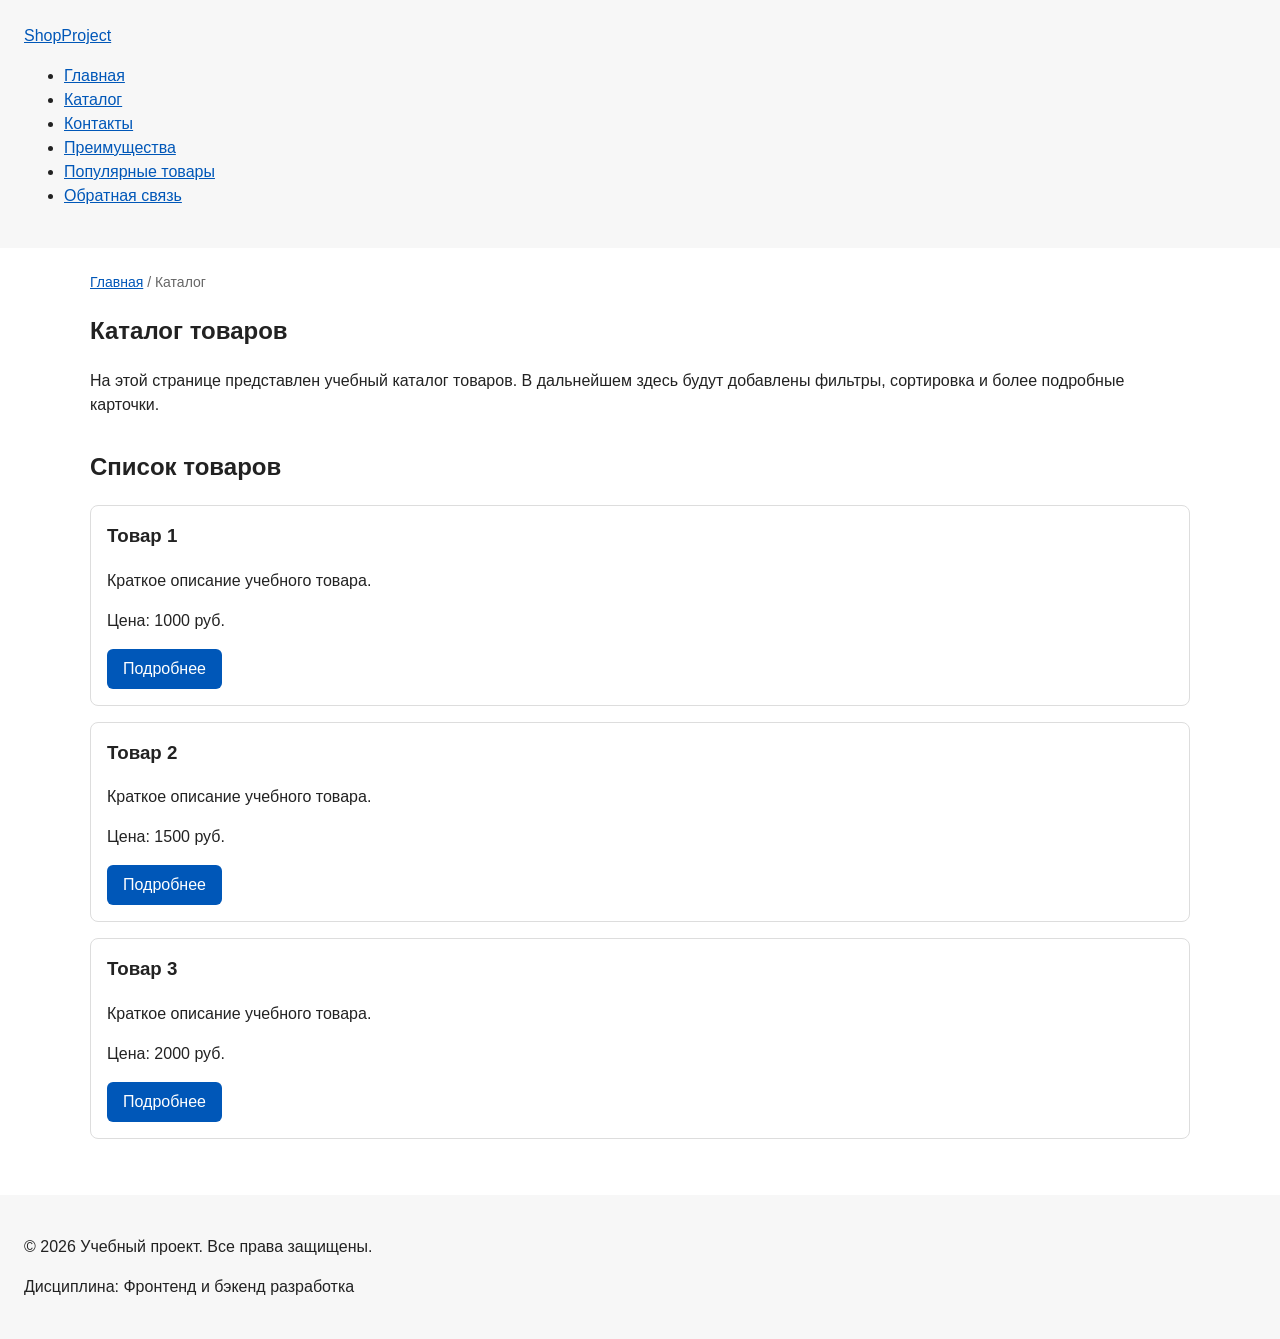
==== catalog.html @ 12add622 "feat: add multi-page structure navigation and anchors" ====
<!DOCTYPE html>
<html lang="ru">
<head>
  <meta charset="UTF-8">
  <meta name="viewport" content="width=device-width, initial-scale=1.0">
  <meta name="description" content="Каталог товаров учебного интернет-магазина.">
  <title>Каталог товаров — Учебный интернет-магазин</title>
  <link rel="stylesheet" href="css/style.css">

  <meta property="og:type" content="website">
  <meta property="og:title" content="Учебный интернет-магазин">
  <meta property="og:description" content="Учебный frontend-проект интернет-магазина.">
  <meta property="og:image" content="https://Nikitash1.github.io/kr1-html-css-shop/images/preview.jpg">
</head>
<body>
  <header>
    <div class="site-header">
      <a class="site-logo" href="index.html">ShopProject</a>

      <nav class="site-nav" aria-label="Основная навигация">
        <ul class="site-nav__list">
          <li><a href="index.html">Главная</a></li>
          <li><a href="catalog.html">Каталог</a></li>
          <li><a href="contacts.html">Контакты</a></li>
          <li><a href="index.html#advantages">Преимущества</a></li>
          <li><a href="index.html#popular">Популярные товары</a></li>
          <li><a href="index.html#contacts">Обратная связь</a></li>
        </ul>
      </nav>
    </div>
  </header>

  <main>
    <nav class="breadcrumbs" aria-label="Хлебные крошки">
      <a href="index.html">Главная</a>
      <span>Каталог</span>
    </nav>

    <section class="section">
      <h1>Каталог товаров</h1>
      <p>
        На этой странице представлен учебный каталог товаров.
        В дальнейшем здесь будут добавлены фильтры, сортировка и более
        подробные карточки.
      </p>
    </section>

    <section class="section">
      <h2>Список товаров</h2>

      <article class="product-card">
        <h3>Товар 1</h3>
        <p>Краткое описание учебного товара.</p>
        <p>Цена: 1000 руб.</p>
        <a class="button" href="index.html#popular">Подробнее</a>
      </article>

      <article class="product-card">
        <h3>Товар 2</h3>
        <p>Краткое описание учебного товара.</p>
        <p>Цена: 1500 руб.</p>
        <a class="button" href="index.html#popular">Подробнее</a>
      </article>

      <article class="product-card">
        <h3>Товар 3</h3>
        <p>Краткое описание учебного товара.</p>
        <p>Цена: 2000 руб.</p>
        <a class="button" href="index.html#popular">Подробнее</a>
      </article>
    </section>
  </main>

  <footer>
    <p>&copy; 2026 Учебный проект. Все права защищены.</p>
    <p>Дисциплина: Фронтенд и бэкенд разработка</p>
  </footer>
</body>
</html>
---- css/style.css ----
/* ===============================
   1. Переменные проекта и правила
   =============================== */

/* Правила */
html {
  scroll-behavior: smooth;
}

:root {
  /* Основные цвета проекта */
  --color-bg: #ffffff;
  --color-text: #222222;
  --color-muted: #666666;
  --color-primary: #0057b8;
  --color-primary-dark: #003f86;
  --color-border: #dddddd;
  --color-surface: #f7f7f7;
  --color-surface-accent: #eef5ff;
  --color-danger: #b00020;
  --color-success: #168a2f;
  --color-success-bg: #eefaf0;
  --color-white: #ffffff;

  /* Отступы */
  --space-xs: 4px;
  --space-sm: 8px;
  --space-md: 16px;
  --space-lg: 24px;
  --space-xl: 32px;

  /* Скругления */
  --radius-sm: 6px;
  --radius-md: 8px;
  --radius-lg: 12px;

  /* Размеры */
  --container-width: 1100px;
}

:target {
  outline: 2px dashed var(--color-primary);
  outline-offset: 4px;
}

/* ===============================
   2. Базовые стили
   =============================== */
* {
  box-sizing: border-box;
}

body {
  margin: 0;
  font-family: Arial, sans-serif;
  line-height: 1.5;
  color: var(--color-text);
  background-color: var(--color-bg);
}

header,
main,
footer {
  padding: var(--space-lg);
}

header {
  background-color: var(--color-surface);
}

footer {
  background-color: var(--color-surface);
}

/* ===============================
   3. Общие элементы интерфейса
   =============================== */

a {
  color: var(--color-primary);
}

a:hover {
  color: var(--color-primary-dark);
}

a:focus-visible {
  outline: 2px solid var(--color-primary);
  outline-offset: 3px;
}

.button {
  display: inline-block;
  padding: var(--space-sm) var(--space-md);
  color: var(--color-white);
  background-color: var(--color-primary);
  text-decoration: none;
  border: none;
  border-radius: var(--radius-sm);
  cursor: pointer;
}

.button:hover {
  background-color: var(--color-primary-dark);
}

.button:focus-visible {
  outline: 2px solid var(--color-primary);
  outline-offset: 3px;
}

.button:disabled {
  opacity: 0.6;
  cursor: not-allowed;
}

/* ===============================
   4. Компоненты страницы
   =============================== */

.hero {
  max-width: var(--container-width);
  margin: 0 auto var(--space-xl);
  padding: var(--space-xl) var(--space-lg);
  background-color: var(--color-surface-accent);
  border-radius: var(--radius-lg);
}

.section {
  max-width: var(--container-width);
  margin: 0 auto var(--space-xl);
}

.section h2 {
  margin-top: 0;
}

.product-card {
  margin-bottom: var(--space-md);
  padding: var(--space-md);
  border: 1px solid var(--color-border);
  border-radius: var(--radius-md);
  background-color: var(--color-bg);
}

.product-card:hover {
  border-color: var(--color-primary);
}

.product-card h3 {
  margin-top: 0;
}

.aside-info {
  max-width: var(--container-width);
  margin: 0 auto var(--space-xl);
  padding: var(--space-md);
  border-left: 4px solid var(--color-primary);
  background-color: var(--color-surface);
}

/* ===============================
   5. Форма и модальное окно
   =============================== */

.order-dialog {
  width: min(100% - 32px, 560px);
  padding: var(--space-lg);
  border: none;
  border-radius: var(--radius-lg);
}

.order-dialog::backdrop {
  background-color: rgba(0, 0, 0, 0.5);
}

.form-field {
  margin-bottom: var(--space-md);
}

.form-field label {
  display: block;
  margin-bottom: var(--space-xs);
}

.form-field input,
.form-field select,
.form-field textarea {
  width: 100%;
  padding: 10px 12px;
  border: 1px solid var(--color-border);
  border-radius: var(--radius-sm);
  font: inherit;
}

.form-field input[type="checkbox"] {
  width: auto;
}

.form-field small {
  display: block;
  margin-top: var(--space-xs);
  color: var(--color-muted);
}

.form-field input:hover,
.form-field select:hover,
.form-field textarea:hover {
  border-color: var(--color-primary);
}

.form-field input:focus-visible,
.form-field select:focus-visible,
.form-field textarea:focus-visible,
.form-actions button:focus-visible {
  outline: 2px solid var(--color-primary);
  outline-offset: 3px;
}

[aria-invalid="true"] {
  border-color: var(--color-danger);
}

.success-message {
  max-width: var(--container-width);
  margin: var(--space-lg) auto;
  padding: var(--space-md);
  border-left: 4px solid var(--color-success);
  background-color: var(--color-success-bg);
}

/* ===============================
   6. Хлебные крошки
   =============================== */

.breadcrumbs {
  max-width: var(--container-width);
  margin: 0 auto var(--space-md);
  font-size: 14px;
  color: var(--color-muted);
}

.breadcrumbs a {
  color: var(--color-primary);
}

.breadcrumbs span::before {
  content: " / ";
  color: var(--color-muted);
}
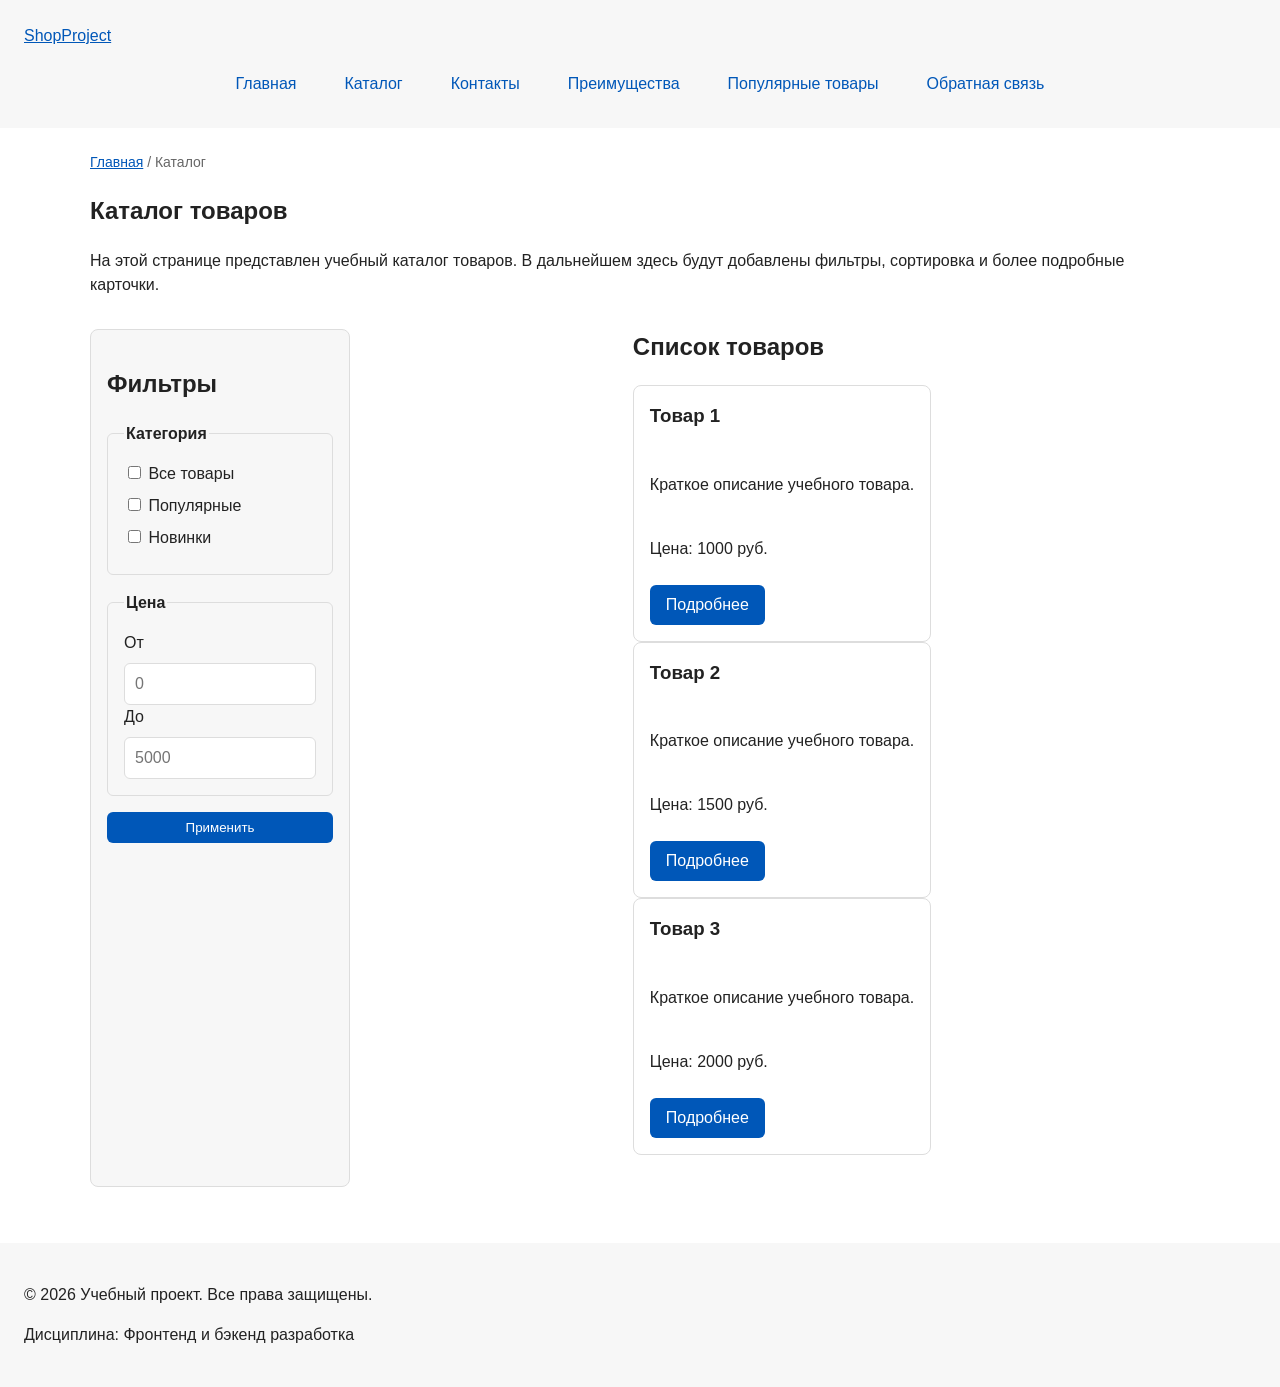
==== commit a5524237: "feat: add flex navigation and grid catalog layout" ====
--- a/catalog.html
+++ b/catalog.html
@@ -10,7 +10,7 @@
   <meta property="og:type" content="website">
   <meta property="og:title" content="Учебный интернет-магазин">
   <meta property="og:description" content="Учебный frontend-проект интернет-магазина.">
-  <meta property="og:image" content="https://Nikitash1.github.io/kr1-html-css-shop/images/preview.jpg">
+  <meta property="og:image" content="https://nikitash-1.github.io/kr1-html-css-shop/images/preview.jpg">
 </head>
 <body>
   <header>
@@ -45,30 +45,71 @@
       </p>
     </section>
 
-    <section class="section">
-      <h2>Список товаров</h2>
+    <section class="catalog-layout">
+      <aside class="catalog-filters">
+        <h2>Фильтры</h2>
 
-      <article class="product-card">
-        <h3>Товар 1</h3>
-        <p>Краткое описание учебного товара.</p>
-        <p>Цена: 1000 руб.</p>
-        <a class="button" href="index.html#popular">Подробнее</a>
-      </article>
+        <form class="filters-form" action="#" method="get">
+          <fieldset>
+            <legend>Категория</legend>
 
-      <article class="product-card">
-        <h3>Товар 2</h3>
-        <p>Краткое описание учебного товара.</p>
-        <p>Цена: 1500 руб.</p>
-        <a class="button" href="index.html#popular">Подробнее</a>
-      </article>
+            <label>
+              <input type="checkbox" name="category" value="all">
+              Все товары
+            </label>
 
-      <article class="product-card">
-        <h3>Товар 3</h3>
-        <p>Краткое описание учебного товара.</p>
-        <p>Цена: 2000 руб.</p>
-        <a class="button" href="index.html#popular">Подробнее</a>
-      </article>
+            <label>
+              <input type="checkbox" name="category" value="popular">
+              Популярные
+            </label>
+
+            <label>
+              <input type="checkbox" name="category" value="new">
+              Новинки
+            </label>
+          </fieldset>
+
+          <fieldset>
+            <legend>Цена</legend>
+
+            <label for="price-from">От</label>
+            <input id="price-from" name="price-from" type="number" min="0" placeholder="0">
+
+            <label for="price-to">До</label>
+            <input id="price-to" name="price-to" type="number" min="0" placeholder="5000">
+          </fieldset>
+
+          <button class="button" type="submit">Применить</button>
+        </form>
+      </aside>
+
+      <section class="section">
+        <h2>Список товаров</h2>
+
+        <article class="product-card">
+          <h3>Товар 1</h3>
+          <p>Краткое описание учебного товара.</p>
+          <p>Цена: 1000 руб.</p>
+          <a class="button" href="index.html#popular">Подробнее</a>
+        </article>
+
+        <article class="product-card">
+          <h3>Товар 2</h3>
+          <p>Краткое описание учебного товара.</p>
+          <p>Цена: 1500 руб.</p>
+          <a class="button" href="index.html#popular">Подробнее</a>
+        </article>
+
+        <article class="product-card">
+          <h3>Товар 3</h3>
+          <p>Краткое описание учебного товара.</p>
+          <p>Цена: 2000 руб.</p>
+          <a class="button" href="index.html#popular">Подробнее</a>
+        </article>
+      </section>
     </section>
+
+    
   </main>
 
   <footer>
--- a/css/style.css
+++ b/css/style.css
@@ -126,6 +126,30 @@
   border-radius: var(--radius-lg);
 }
 
+.site-nav__list {
+  display: flex;
+  flex-wrap: wrap;
+  justify-content: center;
+  align-items: center;
+  gap: var(--space-md);
+  padding: 0;
+  margin: var(--space-md) 0 0;
+  list-style: none;
+}
+
+.site-nav__list a {
+  display: inline-block;
+  padding: var(--space-sm) var(--space-md);
+  color: var(--color-primary);
+  text-decoration: none;
+  border-radius: var(--radius-sm);
+}
+
+.site-nav__list a:hover {
+  color: var(--color-white);
+  background-color: var(--color-primary);
+}
+
 .section {
   max-width: var(--container-width);
   margin: 0 auto var(--space-xl);
@@ -135,14 +159,28 @@
   margin-top: 0;
 }
 
+.products-grid {
+  display: grid;
+  grid-template-columns: repeat(3, 1fr);
+  gap: var(--space-lg);
+}
+
 .product-card {
-  margin-bottom: var(--space-md);
+  display: flex;
+  flex-direction: column;
+  gap: var(--space-sm);
+  margin-bottom: 0;
   padding: var(--space-md);
   border: 1px solid var(--color-border);
   border-radius: var(--radius-md);
   background-color: var(--color-bg);
 }
 
+.product-card .button {
+  margin-top: auto;
+  align-self: flex-start;
+}
+
 .product-card:hover {
   border-color: var(--color-primary);
 }
@@ -157,6 +195,56 @@
   padding: var(--space-md);
   border-left: 4px solid var(--color-primary);
   background-color: var(--color-surface);
+}
+
+.catalog-layout {
+  max-width: var(--container-width);
+  margin: 0 auto var(--space-xl);
+  display: grid;
+  grid-template-columns: 260px 1fr;
+  grid-template-areas: "filters products";
+  gap: var(--space-lg);
+}
+
+.catalog-filters {
+  grid-area: filters;
+  padding: var(--space-md);
+  border: 1px solid var(--color-border);
+  border-radius: var(--radius-md);
+  background-color: var(--color-surface);
+}
+
+.catalog-products {
+  grid-area: products;
+}
+
+.filters-form {
+  display: grid;
+  gap: var(--space-md);
+}
+
+.filters-form fieldset {
+  margin: 0;
+  padding: var(--space-md);
+  border: 1px solid var(--color-border);
+  border-radius: var(--radius-sm);
+}
+
+.filters-form legend {
+  font-weight: 700;
+}
+
+.filters-form label {
+  display: block;
+  margin-bottom: var(--space-sm);
+}
+
+.filters-form input[type="number"] {
+  width: 100%;
+  padding: 8px 10px;
+  border: 1px solid var(--color-border);
+  border-radius: var(--radius-sm);
+  font: inherit;
 }
 
 /* ===============================
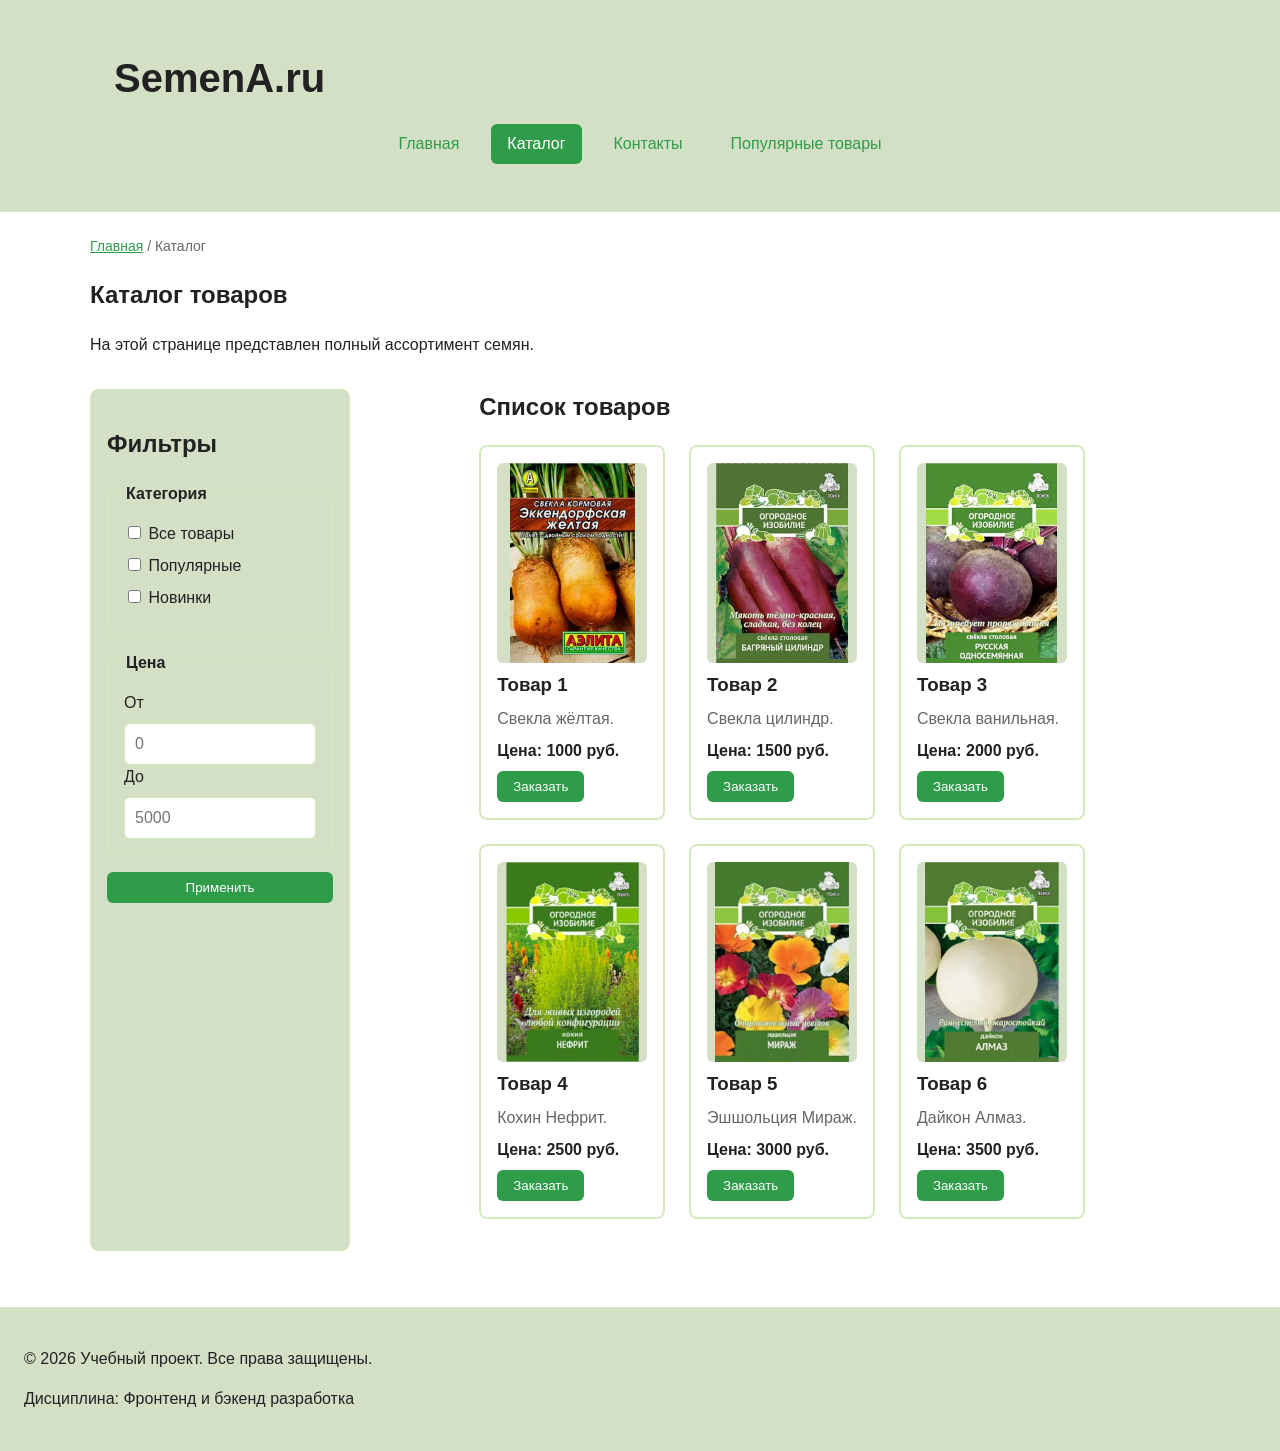
==== commit 5f35db45: "final version" ====
--- a/catalog.html
+++ b/catalog.html
@@ -3,28 +3,22 @@
 <head>
   <meta charset="UTF-8">
   <meta name="viewport" content="width=device-width, initial-scale=1.0">
-  <meta name="description" content="Каталог товаров учебного интернет-магазина.">
-  <title>Каталог товаров — Учебный интернет-магазин</title>
+  <meta name="description" content="Каталог товаров SemenA.ru">
+  <title>Каталог товаров — SemenA.ru</title>
   <link rel="stylesheet" href="css/style.css">
-
-  <meta property="og:type" content="website">
-  <meta property="og:title" content="Учебный интернет-магазин">
-  <meta property="og:description" content="Учебный frontend-проект интернет-магазина.">
-  <meta property="og:image" content="https://nikitash-1.github.io/kr1-html-css-shop/images/preview.jpg">
+  <script src="js/main.js" defer></script>
 </head>
 <body>
-  <header>
-    <div class="site-header">
-      <a class="site-logo" href="index.html">ShopProject</a>
+  <header class="site-header">
+    <div class="site-header__inner">
+      <a class="site-header__logo" href="index.html">SemenA.ru</a>
 
       <nav class="site-nav" aria-label="Основная навигация">
         <ul class="site-nav__list">
-          <li><a href="index.html">Главная</a></li>
-          <li><a href="catalog.html">Каталог</a></li>
-          <li><a href="contacts.html">Контакты</a></li>
-          <li><a href="index.html#advantages">Преимущества</a></li>
-          <li><a href="index.html#popular">Популярные товары</a></li>
-          <li><a href="index.html#contacts">Обратная связь</a></li>
+          <li class="site-nav__item"><a class="site-nav__link" href="index.html">Главная</a></li>
+          <li class="site-nav__item"><a class="site-nav__link site-nav__link--active" href="catalog.html">Каталог</a></li>
+          <li class="site-nav__item"><a class="site-nav__link" href="contacts.html">Контакты</a></li>
+          <li class="site-nav__item"><a class="site-nav__link" href="index.html#popular">Популярные товары</a></li>
         </ul>
       </nav>
     </div>
@@ -32,89 +26,126 @@
 
   <main>
     <nav class="breadcrumbs" aria-label="Хлебные крошки">
-      <a href="index.html">Главная</a>
-      <span>Каталог</span>
+      <a class="breadcrumbs__link" href="index.html">Главная</a>
+      <span class="breadcrumbs__current">Каталог</span>
     </nav>
 
     <section class="section">
       <h1>Каталог товаров</h1>
-      <p>
-        На этой странице представлен учебный каталог товаров.
-        В дальнейшем здесь будут добавлены фильтры, сортировка и более
-        подробные карточки.
-      </p>
+      <p>На этой странице представлен полный ассортимент семян.</p>
     </section>
 
     <section class="catalog-layout">
       <aside class="catalog-filters">
         <h2>Фильтры</h2>
-
         <form class="filters-form" action="#" method="get">
           <fieldset>
             <legend>Категория</legend>
-
-            <label>
-              <input type="checkbox" name="category" value="all">
-              Все товары
-            </label>
-
-            <label>
-              <input type="checkbox" name="category" value="popular">
-              Популярные
-            </label>
-
-            <label>
-              <input type="checkbox" name="category" value="new">
-              Новинки
-            </label>
+            <label><input type="checkbox" name="category" value="all"> Все товары</label>
+            <label><input type="checkbox" name="category" value="popular"> Популярные</label>
+            <label><input type="checkbox" name="category" value="new"> Новинки</label>
           </fieldset>
-
           <fieldset>
             <legend>Цена</legend>
-
             <label for="price-from">От</label>
             <input id="price-from" name="price-from" type="number" min="0" placeholder="0">
-
             <label for="price-to">До</label>
             <input id="price-to" name="price-to" type="number" min="0" placeholder="5000">
           </fieldset>
-
           <button class="button" type="submit">Применить</button>
         </form>
       </aside>
 
-      <section class="section">
+      <section class="section catalog-products">
         <h2>Список товаров</h2>
 
-        <article class="product-card">
-          <h3>Товар 1</h3>
-          <p>Краткое описание учебного товара.</p>
-          <p>Цена: 1000 руб.</p>
-          <a class="button" href="index.html#popular">Подробнее</a>
-        </article>
+        <div class="products-grid">
+          <article class="product-card">
+            <img class="product-card__image" src="images/seed1.jpg" alt="Товар 1" loading="lazy">
+            <h3 class="product-card__title">Товар 1</h3>
+            <p class="product-card__description">Свекла жёлтая.</p>
+            <p class="product-card__price">Цена: 1000 руб.</p>
+            <button class="button product-card__button" type="button" data-product="Товар 1">Заказать</button>
+          </article>
 
-        <article class="product-card">
-          <h3>Товар 2</h3>
-          <p>Краткое описание учебного товара.</p>
-          <p>Цена: 1500 руб.</p>
-          <a class="button" href="index.html#popular">Подробнее</a>
-        </article>
+          <article class="product-card">
+            <img class="product-card__image" src="images/seed2.jpg" alt="Товар 2" loading="lazy">
+            <h3 class="product-card__title">Товар 2</h3>
+            <p class="product-card__description">Свекла цилиндр.</p>
+            <p class="product-card__price">Цена: 1500 руб.</p>
+            <button class="button product-card__button" type="button" data-product="Товар 2">Заказать</button>
+          </article>
 
-        <article class="product-card">
-          <h3>Товар 3</h3>
-          <p>Краткое описание учебного товара.</p>
-          <p>Цена: 2000 руб.</p>
-          <a class="button" href="index.html#popular">Подробнее</a>
-        </article>
+          <article class="product-card">
+            <img class="product-card__image" src="images/seed3.jpg" alt="Товар 3" loading="lazy">
+            <h3 class="product-card__title">Товар 3</h3>
+            <p class="product-card__description">Свекла ванильная.</p>
+            <p class="product-card__price">Цена: 2000 руб.</p>
+            <button class="button product-card__button" type="button" data-product="Товар 3">Заказать</button>
+          </article>
+
+          <article class="product-card">
+            <img class="product-card__image" src="images/seed4.jpg" alt="Товар 4" loading="lazy">
+            <h3 class="product-card__title">Товар 4</h3>
+            <p class="product-card__description">Кохин Нефрит.</p>
+            <p class="product-card__price">Цена: 2500 руб.</p>
+            <button class="button product-card__button" type="button" data-product="Товар 4">Заказать</button>
+          </article>
+
+          <article class="product-card">
+            <img class="product-card__image" src="images/seed5.jpg" alt="Товар 5" loading="lazy">
+            <h3 class="product-card__title">Товар 5</h3>
+            <p class="product-card__description">Эшшольция Мираж.</p>
+            <p class="product-card__price">Цена: 3000 руб.</p>
+            <button class="button product-card__button" type="button" data-product="Товар 5">Заказать</button>
+          </article>
+
+          <article class="product-card">
+            <img class="product-card__image" src="images/seed6.jpg" alt="Товар 6" loading="lazy">
+            <h3 class="product-card__title">Товар 6</h3>
+            <p class="product-card__description">Дайкон Алмаз.</p>
+            <p class="product-card__price">Цена: 3500 руб.</p>
+            <button class="button product-card__button" type="button" data-product="Товар 6">Заказать</button>
+          </article>
+        </div>
       </section>
     </section>
-
-    
   </main>
 
   <footer>
     <p>&copy; 2026 Учебный проект. Все права защищены.</p>
     <p>Дисциплина: Фронтенд и бэкенд разработка</p>
   </footer>
+
+  <dialog class="order-dialog" id="order-dialog" aria-labelledby="order-dialog-title">
+    <h2 id="order-dialog-title">Оформление заявки</h2>
+    <form class="order-form" id="order-form" action="#" method="post" novalidate>
+      <input type="hidden" id="selected-product" name="product">
+      <div class="order-form__field">
+        <label class="order-form__label" for="order-name">Имя</label>
+        <input class="order-form__input" id="order-name" name="name" type="text" required>
+      </div>
+      <div class="order-form__field">
+        <label class="order-form__label" for="order-email">E-mail</label>
+        <input class="order-form__input" id="order-email" name="email" type="email" required>
+      </div>
+      <div class="order-form__field">
+        <label class="order-form__label" for="order-phone">Телефон</label>
+        <input class="order-form__input" id="order-phone" name="phone" type="tel" placeholder="+7 (900) 000-00-00" pattern="^\+7 \(\d{3}\) \d{3}-\d{2}-\d{2}$" required>
+      </div>
+      <div class="order-form__field">
+        <label class="order-form__label" for="order-topic">Тема</label>
+        <select class="order-form__select" id="order-topic" name="topic" required>
+          <option value="">Выберите тему</option>
+          <option value="product">Заказ товара</option>
+        </select>
+      </div>
+      <div class="order-form__actions">
+        <button class="button button--secondary" type="button" id="close-order-dialog">Закрыть</button>
+        <button class="button button--primary" type="submit">Отправить</button>
+      </div>
+    </form>
+  </dialog>
+  <p class="success-message" id="success-message" hidden>Форма успешно отправлена!</p>
 </body>
-</html>
+</html>
--- a/css/style.css
+++ b/css/style.css
@@ -1,24 +1,19 @@
-/* ===============================
-   1. Переменные проекта и правила
-   =============================== */
-
-/* Правила */
-html {
-  scroll-behavior: smooth;
-}
+/* ==========================================================================
+   1. ПЕРЕМЕННЫЕ ПРОЕКТА
+   ========================================================================== */
 
 :root {
   /* Основные цвета проекта */
   --color-bg: #ffffff;
   --color-text: #222222;
   --color-muted: #666666;
-  --color-primary: #0057b8;
-  --color-primary-dark: #003f86;
-  --color-border: #dddddd;
-  --color-surface: #f7f7f7;
-  --color-surface-accent: #eef5ff;
+  --color-primary: #2f9c4a;
+  --color-primary-dark: #1d6c34;
+  --color-border: #d6e8bf;
+  --color-surface: #d4e0c6;
+  --color-surface-accent: #224629;
   --color-danger: #b00020;
-  --color-success: #168a2f;
+  --color-success: #179c22;
   --color-success-bg: #eefaf0;
   --color-white: #ffffff;
 
@@ -38,14 +33,15 @@
   --container-width: 1100px;
 }
 
-:target {
-  outline: 2px dashed var(--color-primary);
-  outline-offset: 4px;
-}
-
-/* ===============================
-   2. Базовые стили
-   =============================== */
+
+/* ==========================================================================
+   2. БАЗОВЫЕ СТИЛИ ДОКУМЕНТА
+   ========================================================================== */
+
+html {
+  scroll-behavior: smooth;
+}
+
 * {
   box-sizing: border-box;
 }
@@ -64,17 +60,19 @@
   padding: var(--space-lg);
 }
 
-header {
-  background-color: var(--color-surface);
-}
-
 footer {
   background-color: var(--color-surface);
 }
 
-/* ===============================
-   3. Общие элементы интерфейса
-   =============================== */
+:target {
+  outline: 2px dashed var(--color-primary);
+  outline-offset: 4px;
+}
+
+
+/* ==========================================================================
+   3. ОБЩИЕ ЭЛЕМЕНТЫ ИНТЕРФЕЙСА (a, button)
+   ========================================================================== */
 
 a {
   color: var(--color-primary);
@@ -114,17 +112,29 @@
   cursor: not-allowed;
 }
 
-/* ===============================
-   4. Компоненты страницы
-   =============================== */
-
-.hero {
-  max-width: var(--container-width);
-  margin: 0 auto var(--space-xl);
-  padding: var(--space-xl) var(--space-lg);
-  background-color: var(--color-surface-accent);
-  border-radius: var(--radius-lg);
-}
+
+/* ==========================================================================
+   4. ШАПКА САЙТА (site-header, site-nav)
+   ========================================================================== */
+
+.site-header {
+  background-color: var(--color-surface);
+}
+
+.site-header__inner {
+  max-width: var(--container-width);
+  margin: 0 auto;
+  padding: var(--space-lg);
+}
+
+.site-header__logo {
+  font-size: 40px;
+  font-weight: 700;
+  color: var(--color-text);
+  text-decoration: none;
+}
+
+/* --- Навигация --- */
 
 .site-nav__list {
   display: flex;
@@ -137,7 +147,7 @@
   list-style: none;
 }
 
-.site-nav__list a {
+.site-nav__link {
   display: inline-block;
   padding: var(--space-sm) var(--space-md);
   color: var(--color-primary);
@@ -145,11 +155,40 @@
   border-radius: var(--radius-sm);
 }
 
-.site-nav__list a:hover {
+.site-nav__link:hover {
   color: var(--color-white);
   background-color: var(--color-primary);
 }
 
+.site-nav__link:focus-visible {
+  outline: 2px solid var(--color-primary);
+  outline-offset: 3px;
+}
+
+.site-nav__link--active {
+  color: var(--color-white);
+  background-color: var(--color-primary);
+}
+
+
+/* ==========================================================================
+   5. HERO-БЛОК
+   ========================================================================== */
+
+.hero {
+  max-width: var(--container-width);
+  margin: 0 auto var(--space-xl);
+  padding: var(--space-xl) var(--space-lg);
+  background-color: var(--color-surface-accent);
+  border-radius: var(--radius-lg);
+  color: var(--color-white); /* ДОБАВЛЕНО: Белый текст на темном фоне */
+}
+
+
+/* ==========================================================================
+   6. СЕКЦИИ
+   ========================================================================== */
+
 .section {
   max-width: var(--container-width);
   margin: 0 auto var(--space-xl);
@@ -158,6 +197,11 @@
 .section h2 {
   margin-top: 0;
 }
+
+
+/* ==========================================================================
+   7. СЕТКА ТОВАРОВ И КАРТОЧКА (products-grid, product-card)
+   ========================================================================== */
 
 .products-grid {
   display: grid;
@@ -165,29 +209,73 @@
   gap: var(--space-lg);
 }
 
+/* --- Карточка товара --- */
+
 .product-card {
   display: flex;
   flex-direction: column;
   gap: var(--space-sm);
-  margin-bottom: 0;
   padding: var(--space-md);
-  border: 1px solid var(--color-border);
+  border: 2px solid var(--color-border);
   border-radius: var(--radius-md);
   background-color: var(--color-bg);
 }
 
-.product-card .button {
+.product-card:hover {
+  border-color: var(--color-primary);
+}
+
+.product-card h3 {
+  margin-top: 0;
+}
+
+.product-card__image {
+  display: block;
+  width: 100%;
+  height: 200px;
+  object-fit: contain;
+  background-color: var(--color-surface);
+  border-radius: var(--radius-sm);
+}
+
+.product-card__title {
+  margin: 0;
+  color: var(--color-text);
+}
+
+.product-card__description {
+  margin: 0;
+  color: var(--color-muted);
+}
+
+.product-card__price {
+  margin: 0;
+  font-weight: 700;
+}
+
+.product-card__button {
   margin-top: auto;
   align-self: flex-start;
 }
 
-.product-card:hover {
+/* --- Модификаторы карточки --- */
+
+.product-card--featured {
   border-color: var(--color-primary);
 }
 
-.product-card h3 {
-  margin-top: 0;
-}
+.product-card--discount {
+  border-color: var(--color-danger);
+}
+
+.product-card--discount .product-card__price {
+  color: var(--color-danger);
+}
+
+
+/* ==========================================================================
+   8. БОКОВАЯ ВСТАВКА (aside-info)
+   ========================================================================== */
 
 .aside-info {
   max-width: var(--container-width);
@@ -196,6 +284,33 @@
   border-left: 4px solid var(--color-primary);
   background-color: var(--color-surface);
 }
+
+
+/* ==========================================================================
+   9. ХЛЕБНЫЕ КРОШКИ (breadcrumbs)
+   ========================================================================== */
+
+.breadcrumbs {
+  max-width: var(--container-width);
+  margin: 0 auto var(--space-md);
+  font-size: 14px;
+  color: var(--color-muted);
+}
+
+.breadcrumbs__link {
+  color: var(--color-primary);
+}
+
+.breadcrumbs__current::before {
+  content: " / ";
+  color: var(--color-muted);
+}
+
+
+/* ==========================================================================
+   10. КАТАЛОГ
+   (catalog-layout, catalog-filters, catalog-products, filters-form)
+   ========================================================================== */
 
 .catalog-layout {
   max-width: var(--container-width);
@@ -218,6 +333,8 @@
   grid-area: products;
 }
 
+/* --- Форма фильтров --- */
+
 .filters-form {
   display: grid;
   gap: var(--space-md);
@@ -247,33 +364,39 @@
   font: inherit;
 }
 
-/* ===============================
-   5. Форма и модальное окно
-   =============================== */
+
+/* ==========================================================================
+   11. МОДАЛЬНОЕ ОКНО (order-dialog)
+   ========================================================================== */
 
 .order-dialog {
-  width: min(100% - 32px, 560px);
-  padding: var(--space-lg);
-  border: none;
-  border-radius: var(--radius-lg);
+  padding: var(--space-xl);
+  border: 2px solid var(--color-primary);
+  border-radius: var(--radius-md);
+  box-shadow: 0 4px 15px rgba(0, 0, 0, 0.2);
 }
 
 .order-dialog::backdrop {
   background-color: rgba(0, 0, 0, 0.5);
 }
 
-.form-field {
+
+/* ==========================================================================
+   12. ФОРМА ЗАЯВКИ (order-form)
+   ========================================================================== */
+
+.order-form__field {
   margin-bottom: var(--space-md);
 }
 
-.form-field label {
+.order-form__label {
   display: block;
   margin-bottom: var(--space-xs);
 }
 
-.form-field input,
-.form-field select,
-.form-field textarea {
+.order-form__input,
+.order-form__select,
+.order-form__textarea {
   width: 100%;
   padding: 10px 12px;
   border: 1px solid var(--color-border);
@@ -281,58 +404,37 @@
   font: inherit;
 }
 
-.form-field input[type="checkbox"] {
-  width: auto;
-}
-
-.form-field small {
-  display: block;
-  margin-top: var(--space-xs);
-  color: var(--color-muted);
-}
-
-.form-field input:hover,
-.form-field select:hover,
-.form-field textarea:hover {
+.order-form__input:hover,
+.order-form__select:hover,
+.order-form__textarea:hover {
   border-color: var(--color-primary);
 }
 
-.form-field input:focus-visible,
-.form-field select:focus-visible,
-.form-field textarea:focus-visible,
-.form-actions button:focus-visible {
+.order-form__input:focus-visible,
+.order-form__select:focus-visible,
+.order-form__textarea:focus-visible {
   outline: 2px solid var(--color-primary);
   outline-offset: 3px;
 }
 
-[aria-invalid="true"] {
-  border-color: var(--color-danger);
-}
+.order-form__actions {
+  display: flex;
+  gap: var(--space-md);
+  margin-top: var(--space-lg);
+}
+
+
+/* ==========================================================================
+   13. УТИЛИТЫ
+   ========================================================================== */
 
 .success-message {
   max-width: var(--container-width);
-  margin: var(--space-lg) auto;
+  margin: 0 auto var(--space-lg);
   padding: var(--space-md);
-  border-left: 4px solid var(--color-success);
+  color: var(--color-success);
   background-color: var(--color-success-bg);
-}
-
-/* ===============================
-   6. Хлебные крошки
-   =============================== */
-
-.breadcrumbs {
-  max-width: var(--container-width);
-  margin: 0 auto var(--space-md);
-  font-size: 14px;
-  color: var(--color-muted);
-}
-
-.breadcrumbs a {
-  color: var(--color-primary);
-}
-
-.breadcrumbs span::before {
-  content: " / ";
-  color: var(--color-muted);
+  border: 1px solid var(--color-success);
+  border-radius: var(--radius-sm);
+  text-align: center;
 }
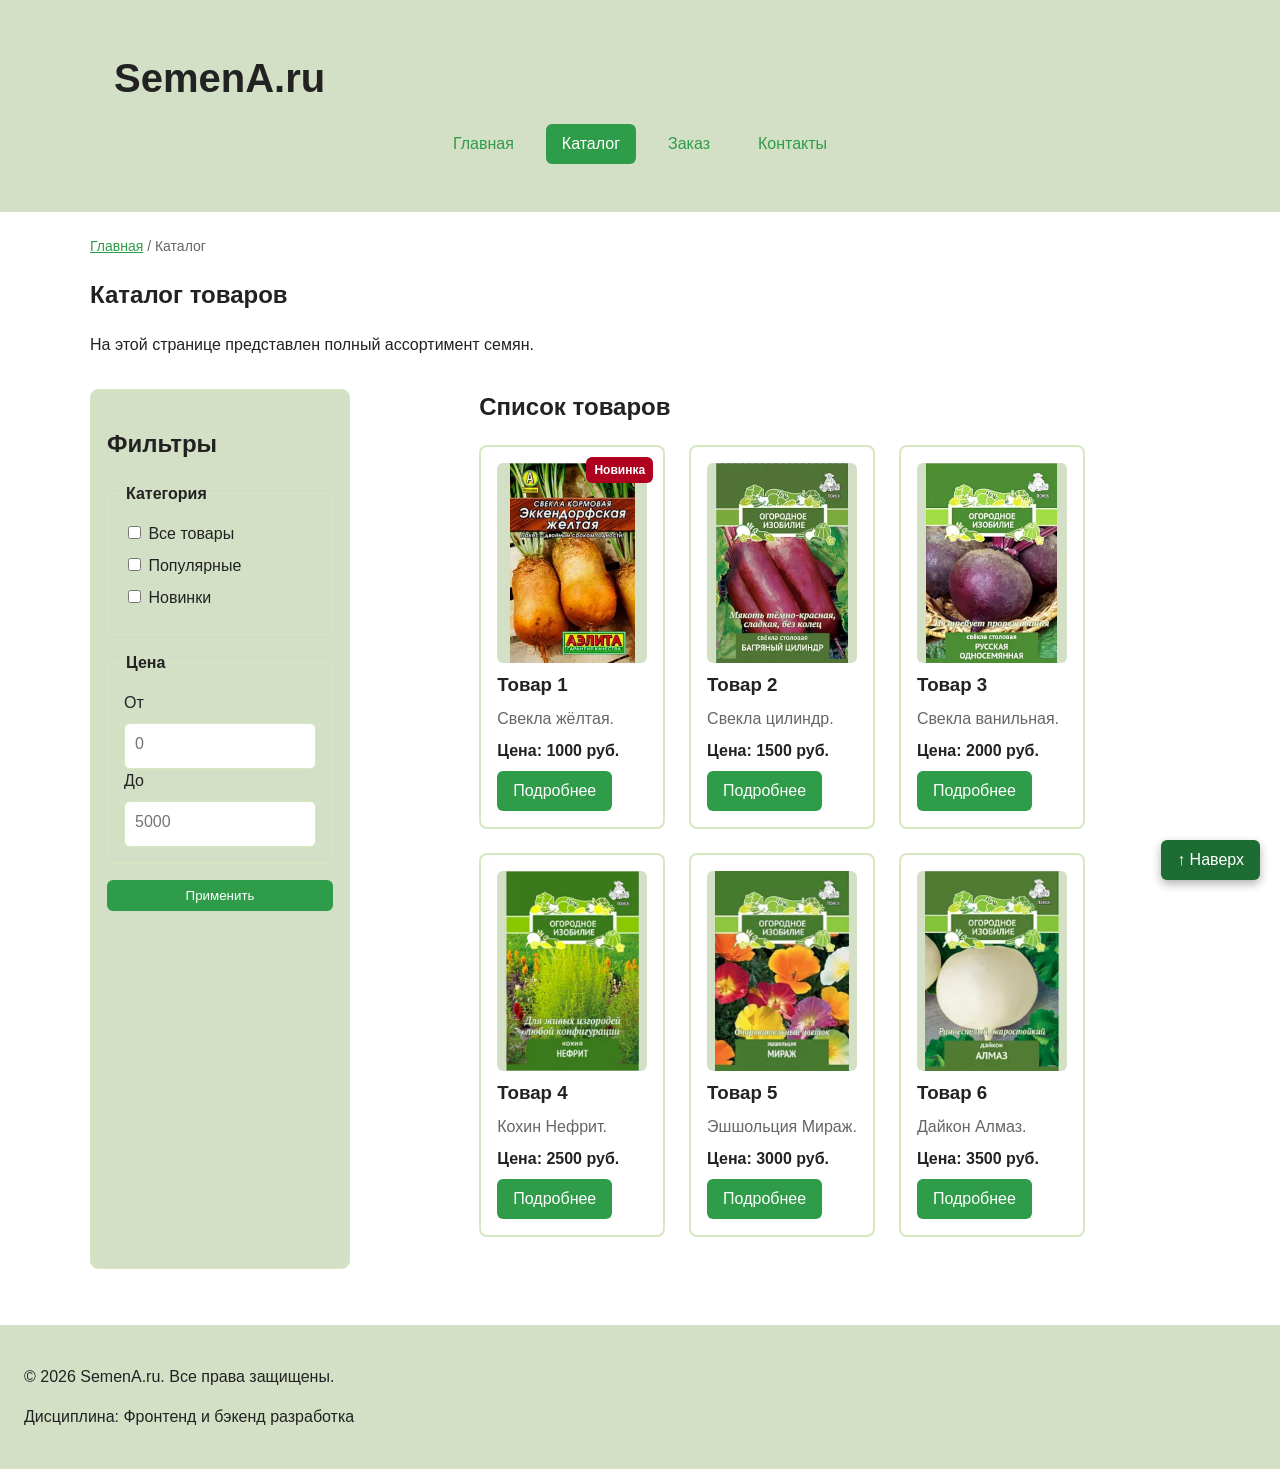
==== commit c058e011: "final version" ====
--- a/catalog.html
+++ b/catalog.html
@@ -6,19 +6,17 @@
   <meta name="description" content="Каталог товаров SemenA.ru">
   <title>Каталог товаров — SemenA.ru</title>
   <link rel="stylesheet" href="css/style.css">
-  <script src="js/main.js" defer></script>
 </head>
 <body>
   <header class="site-header">
     <div class="site-header__inner">
       <a class="site-header__logo" href="index.html">SemenA.ru</a>
-
       <nav class="site-nav" aria-label="Основная навигация">
         <ul class="site-nav__list">
           <li class="site-nav__item"><a class="site-nav__link" href="index.html">Главная</a></li>
           <li class="site-nav__item"><a class="site-nav__link site-nav__link--active" href="catalog.html">Каталог</a></li>
+          <li class="site-nav__item"><a class="site-nav__link" href="order.html">Заказ</a></li>
           <li class="site-nav__item"><a class="site-nav__link" href="contacts.html">Контакты</a></li>
-          <li class="site-nav__item"><a class="site-nav__link" href="index.html#popular">Популярные товары</a></li>
         </ul>
       </nav>
     </div>
@@ -27,7 +25,7 @@
   <main>
     <nav class="breadcrumbs" aria-label="Хлебные крошки">
       <a class="breadcrumbs__link" href="index.html">Главная</a>
-      <span class="breadcrumbs__current">Каталог</span>
+      <span class="breadcrumbs__current"> / Каталог</span>
     </nav>
 
     <section class="section">
@@ -58,54 +56,54 @@
 
       <section class="section catalog-products">
         <h2>Список товаров</h2>
-
         <div class="products-grid">
           <article class="product-card">
+            <span class="product-card__badge">Новинка</span>
             <img class="product-card__image" src="images/seed1.jpg" alt="Товар 1" loading="lazy">
-            <h3 class="product-card__title">Товар 1</h3>
+            <h3 class="product-card__title"><a class="product-card__link" href="product.html">Товар 1</a></h3>
             <p class="product-card__description">Свекла жёлтая.</p>
             <p class="product-card__price">Цена: 1000 руб.</p>
-            <button class="button product-card__button" type="button" data-product="Товар 1">Заказать</button>
+            <a class="button product-card__button" href="product.html">Подробнее</a>
           </article>
 
           <article class="product-card">
             <img class="product-card__image" src="images/seed2.jpg" alt="Товар 2" loading="lazy">
-            <h3 class="product-card__title">Товар 2</h3>
+            <h3 class="product-card__title"><a class="product-card__link" href="product.html">Товар 2</a></h3>
             <p class="product-card__description">Свекла цилиндр.</p>
             <p class="product-card__price">Цена: 1500 руб.</p>
-            <button class="button product-card__button" type="button" data-product="Товар 2">Заказать</button>
+            <a class="button product-card__button" href="product.html">Подробнее</a>
           </article>
 
           <article class="product-card">
             <img class="product-card__image" src="images/seed3.jpg" alt="Товар 3" loading="lazy">
-            <h3 class="product-card__title">Товар 3</h3>
+            <h3 class="product-card__title"><a class="product-card__link" href="product.html">Товар 3</a></h3>
             <p class="product-card__description">Свекла ванильная.</p>
             <p class="product-card__price">Цена: 2000 руб.</p>
-            <button class="button product-card__button" type="button" data-product="Товар 3">Заказать</button>
+            <a class="button product-card__button" href="product.html">Подробнее</a>
           </article>
 
           <article class="product-card">
             <img class="product-card__image" src="images/seed4.jpg" alt="Товар 4" loading="lazy">
-            <h3 class="product-card__title">Товар 4</h3>
+            <h3 class="product-card__title"><a class="product-card__link" href="product.html">Товар 4</a></h3>
             <p class="product-card__description">Кохин Нефрит.</p>
             <p class="product-card__price">Цена: 2500 руб.</p>
-            <button class="button product-card__button" type="button" data-product="Товар 4">Заказать</button>
+            <a class="button product-card__button" href="product.html">Подробнее</a>
           </article>
 
           <article class="product-card">
             <img class="product-card__image" src="images/seed5.jpg" alt="Товар 5" loading="lazy">
-            <h3 class="product-card__title">Товар 5</h3>
+            <h3 class="product-card__title"><a class="product-card__link" href="product.html">Товар 5</a></h3>
             <p class="product-card__description">Эшшольция Мираж.</p>
             <p class="product-card__price">Цена: 3000 руб.</p>
-            <button class="button product-card__button" type="button" data-product="Товар 5">Заказать</button>
+            <a class="button product-card__button" href="product.html">Подробнее</a>
           </article>
 
           <article class="product-card">
             <img class="product-card__image" src="images/seed6.jpg" alt="Товар 6" loading="lazy">
-            <h3 class="product-card__title">Товар 6</h3>
+            <h3 class="product-card__title"><a class="product-card__link" href="product.html">Товар 6</a></h3>
             <p class="product-card__description">Дайкон Алмаз.</p>
             <p class="product-card__price">Цена: 3500 руб.</p>
-            <button class="button product-card__button" type="button" data-product="Товар 6">Заказать</button>
+            <a class="button product-card__button" href="product.html">Подробнее</a>
           </article>
         </div>
       </section>
@@ -113,39 +111,10 @@
   </main>
 
   <footer>
-    <p>&copy; 2026 Учебный проект. Все права защищены.</p>
+    <p>&copy; 2026 SemenA.ru. Все права защищены.</p>
     <p>Дисциплина: Фронтенд и бэкенд разработка</p>
   </footer>
 
-  <dialog class="order-dialog" id="order-dialog" aria-labelledby="order-dialog-title">
-    <h2 id="order-dialog-title">Оформление заявки</h2>
-    <form class="order-form" id="order-form" action="#" method="post" novalidate>
-      <input type="hidden" id="selected-product" name="product">
-      <div class="order-form__field">
-        <label class="order-form__label" for="order-name">Имя</label>
-        <input class="order-form__input" id="order-name" name="name" type="text" required>
-      </div>
-      <div class="order-form__field">
-        <label class="order-form__label" for="order-email">E-mail</label>
-        <input class="order-form__input" id="order-email" name="email" type="email" required>
-      </div>
-      <div class="order-form__field">
-        <label class="order-form__label" for="order-phone">Телефон</label>
-        <input class="order-form__input" id="order-phone" name="phone" type="tel" placeholder="+7 (900) 000-00-00" pattern="^\+7 \(\d{3}\) \d{3}-\d{2}-\d{2}$" required>
-      </div>
-      <div class="order-form__field">
-        <label class="order-form__label" for="order-topic">Тема</label>
-        <select class="order-form__select" id="order-topic" name="topic" required>
-          <option value="">Выберите тему</option>
-          <option value="product">Заказ товара</option>
-        </select>
-      </div>
-      <div class="order-form__actions">
-        <button class="button button--secondary" type="button" id="close-order-dialog">Закрыть</button>
-        <button class="button button--primary" type="submit">Отправить</button>
-      </div>
-    </form>
-  </dialog>
-  <p class="success-message" id="success-message" hidden>Форма успешно отправлена!</p>
+  <a href="#" class="button button--up" title="Наверх">↑ Наверх</a>
 </body>
 </html>
--- a/css/style.css
+++ b/css/style.css
@@ -3,7 +3,7 @@
    ========================================================================== */
 
 :root {
-  /* Основные цвета проекта */
+  /* --- Основные цвета --- */
   --color-bg: #ffffff;
   --color-text: #222222;
   --color-muted: #666666;
@@ -17,20 +17,69 @@
   --color-success-bg: #eefaf0;
   --color-white: #ffffff;
 
-  /* Отступы */
+  /* --- Цвета теней и прозрачности --- */
+  --color-shadow-light: rgba(0, 0, 0, 0.2);
+  --color-shadow-medium: rgba(0, 0, 0, 0.3);
+  --color-overlay: rgba(0, 0, 0, 0.5);
+
+  /* --- Шрифты --- */
+  --font-family: Arial, sans-serif;
+  --line-height: 1.5;
+  --font-size-base: 16px;
+  --font-size-sm: 14px;
+  --font-size-xs: 12px;
+  --font-size-logo: 40px;
+  --font-weight-normal: 400;
+  --font-weight-bold: 700;
+
+  /* --- Отступы (Spacing) --- */
+  --space-none: 0;
   --space-xs: 4px;
   --space-sm: 8px;
   --space-md: 16px;
   --space-lg: 24px;
   --space-xl: 32px;
 
-  /* Скругления */
+  /* --- Размеры --- */
+  --size-full: 100%;
+  --size-container-width: 1100px;
+  --size-image-height: 200px;
+  --size-filter-width: 260px;
+  
+  /* Позиционирование элементов */
+  --pos-badge-top: 10px;
+  --pos-badge-right: 10px;
+  --pos-btn-up-bottom: 20px;
+  --pos-btn-up-right: 20px;
+  --padding-form-input: 10px 12px;
+
+  /* --- Скругления (Border Radius) --- */
   --radius-sm: 6px;
   --radius-md: 8px;
   --radius-lg: 12px;
 
-  /* Размеры */
-  --container-width: 1100px;
+  /* --- Рамки и контуры (Borders & Outlines) --- */
+  --border-width-thin: 1px;
+  --border-width-medium: 2px;
+  --border-width-thick: 4px;
+  --outline-width: 2px;
+  --outline-offset-sm: 3px;
+  --outline-offset-md: 4px;
+
+  /* --- Сетки (Grid) --- */
+  --grid-columns-products: repeat(3, 1fr);
+  --grid-columns-catalog: var(--size-filter-width) 1fr;
+
+  /* --- Тени (Shadows) --- */
+  --shadow-dialog: 0 4px 15px var(--color-shadow-light);
+  --shadow-btn-up: 0 4px 10px var(--color-shadow-medium);
+
+  /* --- Z-Index --- */
+  --z-index-badge: 10;
+  --z-index-btn-up: 100;
+
+  /* --- Прозрачность (Opacity) --- */
+  --opacity-disabled: 0.6;
 }
 
 
@@ -47,9 +96,10 @@
 }
 
 body {
-  margin: 0;
-  font-family: Arial, sans-serif;
-  line-height: 1.5;
+  margin: var(--space-none);
+  font-family: var(--font-family);
+  font-size: var(--font-size-base);
+  line-height: var(--line-height);
   color: var(--color-text);
   background-color: var(--color-bg);
 }
@@ -65,8 +115,8 @@
 }
 
 :target {
-  outline: 2px dashed var(--color-primary);
-  outline-offset: 4px;
+  outline: var(--border-width-medium) dashed var(--color-primary);
+  outline-offset: var(--outline-offset-md);
 }
 
 
@@ -83,8 +133,8 @@
 }
 
 a:focus-visible {
-  outline: 2px solid var(--color-primary);
-  outline-offset: 3px;
+  outline: var(--outline-width) solid var(--color-primary);
+  outline-offset: var(--outline-offset-sm);
 }
 
 .button {
@@ -103,12 +153,12 @@
 }
 
 .button:focus-visible {
-  outline: 2px solid var(--color-primary);
-  outline-offset: 3px;
+  outline: var(--outline-width) solid var(--color-primary);
+  outline-offset: var(--outline-offset-sm);
 }
 
 .button:disabled {
-  opacity: 0.6;
+  opacity: var(--opacity-disabled);
   cursor: not-allowed;
 }
 
@@ -122,14 +172,14 @@
 }
 
 .site-header__inner {
-  max-width: var(--container-width);
-  margin: 0 auto;
+  max-width: var(--size-container-width);
+  margin: var(--space-none) auto;
   padding: var(--space-lg);
 }
 
 .site-header__logo {
-  font-size: 40px;
-  font-weight: 700;
+  font-size: var(--font-size-logo);
+  font-weight: var(--font-weight-bold);
   color: var(--color-text);
   text-decoration: none;
 }
@@ -142,8 +192,8 @@
   justify-content: center;
   align-items: center;
   gap: var(--space-md);
-  padding: 0;
-  margin: var(--space-md) 0 0;
+  padding: var(--space-none);
+  margin: var(--space-md) var(--space-none) var(--space-none);
   list-style: none;
 }
 
@@ -161,8 +211,8 @@
 }
 
 .site-nav__link:focus-visible {
-  outline: 2px solid var(--color-primary);
-  outline-offset: 3px;
+  outline: var(--outline-width) solid var(--color-primary);
+  outline-offset: var(--outline-offset-sm);
 }
 
 .site-nav__link--active {
@@ -176,12 +226,12 @@
    ========================================================================== */
 
 .hero {
-  max-width: var(--container-width);
-  margin: 0 auto var(--space-xl);
+  max-width: var(--size-container-width);
+  margin: var(--space-none) auto var(--space-xl);
   padding: var(--space-xl) var(--space-lg);
   background-color: var(--color-surface-accent);
   border-radius: var(--radius-lg);
-  color: var(--color-white); /* ДОБАВЛЕНО: Белый текст на темном фоне */
+  color: var(--color-white);
 }
 
 
@@ -190,12 +240,12 @@
    ========================================================================== */
 
 .section {
-  max-width: var(--container-width);
-  margin: 0 auto var(--space-xl);
+  max-width: var(--size-container-width);
+  margin: var(--space-none) auto var(--space-xl);
 }
 
 .section h2 {
-  margin-top: 0;
+  margin-top: var(--space-none);
 }
 
 
@@ -205,18 +255,19 @@
 
 .products-grid {
   display: grid;
-  grid-template-columns: repeat(3, 1fr);
+  grid-template-columns: var(--grid-columns-products);
   gap: var(--space-lg);
 }
 
 /* --- Карточка товара --- */
 
 .product-card {
+  position: relative;
   display: flex;
   flex-direction: column;
   gap: var(--space-sm);
   padding: var(--space-md);
-  border: 2px solid var(--color-border);
+  border: var(--border-width-medium) solid var(--color-border);
   border-radius: var(--radius-md);
   background-color: var(--color-bg);
 }
@@ -226,31 +277,54 @@
 }
 
 .product-card h3 {
-  margin-top: 0;
+  margin-top: var(--space-none);
+}
+
+.product-card__badge {
+  position: absolute;
+  top: var(--pos-badge-top);
+  right: var(--pos-badge-right);
+  padding: var(--space-xs) var(--space-sm);
+  color: var(--color-white);
+  background-color: var(--color-danger);
+  border-radius: var(--radius-sm);
+  font-size: var(--font-size-xs);
+  font-weight: var(--font-weight-bold);
+  z-index: var(--z-index-badge);
 }
 
 .product-card__image {
   display: block;
-  width: 100%;
-  height: 200px;
+  width: var(--size-full);
+  height: var(--size-image-height);
   object-fit: contain;
   background-color: var(--color-surface);
   border-radius: var(--radius-sm);
 }
 
 .product-card__title {
-  margin: 0;
+  margin: var(--space-none);
   color: var(--color-text);
 }
 
+.product-card__link {
+  color: inherit;
+  text-decoration: none;
+}
+
+.product-card__link:hover {
+  color: var(--color-primary);
+  text-decoration: underline;
+}
+
 .product-card__description {
-  margin: 0;
+  margin: var(--space-none);
   color: var(--color-muted);
 }
 
 .product-card__price {
-  margin: 0;
-  font-weight: 700;
+  margin: var(--space-none);
+  font-weight: var(--font-weight-bold);
 }
 
 .product-card__button {
@@ -278,10 +352,10 @@
    ========================================================================== */
 
 .aside-info {
-  max-width: var(--container-width);
-  margin: 0 auto var(--space-xl);
+  max-width: var(--size-container-width);
+  margin: var(--space-none) auto var(--space-xl);
   padding: var(--space-md);
-  border-left: 4px solid var(--color-primary);
+  border-left: var(--border-width-thick) solid var(--color-primary);
   background-color: var(--color-surface);
 }
 
@@ -291,9 +365,9 @@
    ========================================================================== */
 
 .breadcrumbs {
-  max-width: var(--container-width);
-  margin: 0 auto var(--space-md);
-  font-size: 14px;
+  max-width: var(--size-container-width);
+  margin: var(--space-none) auto var(--space-md);
+  font-size: var(--font-size-sm);
   color: var(--color-muted);
 }
 
@@ -302,8 +376,7 @@
 }
 
 .breadcrumbs__current::before {
-  content: " / ";
-  color: var(--color-muted);
+  content: "";
 }
 
 
@@ -313,10 +386,10 @@
    ========================================================================== */
 
 .catalog-layout {
-  max-width: var(--container-width);
-  margin: 0 auto var(--space-xl);
+  max-width: var(--size-container-width);
+  margin: var(--space-none) auto var(--space-xl);
   display: grid;
-  grid-template-columns: 260px 1fr;
+  grid-template-columns: var(--grid-columns-catalog);
   grid-template-areas: "filters products";
   gap: var(--space-lg);
 }
@@ -324,7 +397,7 @@
 .catalog-filters {
   grid-area: filters;
   padding: var(--space-md);
-  border: 1px solid var(--color-border);
+  border: var(--border-width-thin) solid var(--color-border);
   border-radius: var(--radius-md);
   background-color: var(--color-surface);
 }
@@ -341,14 +414,14 @@
 }
 
 .filters-form fieldset {
-  margin: 0;
+  margin: var(--space-none);
   padding: var(--space-md);
-  border: 1px solid var(--color-border);
+  border: var(--border-width-thin) solid var(--color-border);
   border-radius: var(--radius-sm);
 }
 
 .filters-form legend {
-  font-weight: 700;
+  font-weight: var(--font-weight-bold);
 }
 
 .filters-form label {
@@ -357,9 +430,9 @@
 }
 
 .filters-form input[type="number"] {
-  width: 100%;
-  padding: 8px 10px;
-  border: 1px solid var(--color-border);
+  width: var(--size-full);
+  padding: var(--space-sm) var(--padding-form-input); 
+  border: var(--border-width-thin) solid var(--color-border);
   border-radius: var(--radius-sm);
   font: inherit;
 }
@@ -371,13 +444,13 @@
 
 .order-dialog {
   padding: var(--space-xl);
-  border: 2px solid var(--color-primary);
+  border: var(--border-width-medium) solid var(--color-primary);
   border-radius: var(--radius-md);
-  box-shadow: 0 4px 15px rgba(0, 0, 0, 0.2);
+  box-shadow: var(--shadow-dialog);
 }
 
 .order-dialog::backdrop {
-  background-color: rgba(0, 0, 0, 0.5);
+  background-color: var(--color-overlay);
 }
 
 
@@ -397,9 +470,9 @@
 .order-form__input,
 .order-form__select,
 .order-form__textarea {
-  width: 100%;
-  padding: 10px 12px;
-  border: 1px solid var(--color-border);
+  width: var(--size-full);
+  padding: var(--padding-form-input);
+  border: var(--border-width-thin) solid var(--color-border);
   border-radius: var(--radius-sm);
   font: inherit;
 }
@@ -413,8 +486,8 @@
 .order-form__input:focus-visible,
 .order-form__select:focus-visible,
 .order-form__textarea:focus-visible {
-  outline: 2px solid var(--color-primary);
-  outline-offset: 3px;
+  outline: var(--outline-width) solid var(--color-primary);
+  outline-offset: var(--outline-offset-sm);
 }
 
 .order-form__actions {
@@ -425,16 +498,26 @@
 
 
 /* ==========================================================================
-   13. УТИЛИТЫ
+   13. ПОЗИЦИОНИРОВАНИЕ И УТИЛИТЫ
    ========================================================================== */
 
 .success-message {
-  max-width: var(--container-width);
-  margin: 0 auto var(--space-lg);
+  max-width: var(--size-container-width);
+  margin: var(--space-none) auto var(--space-lg);
   padding: var(--space-md);
   color: var(--color-success);
   background-color: var(--color-success-bg);
-  border: 1px solid var(--color-success);
+  border: var(--border-width-thin) solid var(--color-success);
   border-radius: var(--radius-sm);
   text-align: center;
+}
+
+/* Фиксированная кнопка "Наверх" */
+.button--up {
+  position: fixed;
+  bottom: var(--pos-btn-up-bottom);
+  right: var(--pos-btn-up-right);
+  z-index: var(--z-index-btn-up);
+  background-color: var(--color-primary-dark);
+  box-shadow: var(--shadow-btn-up);
 }
